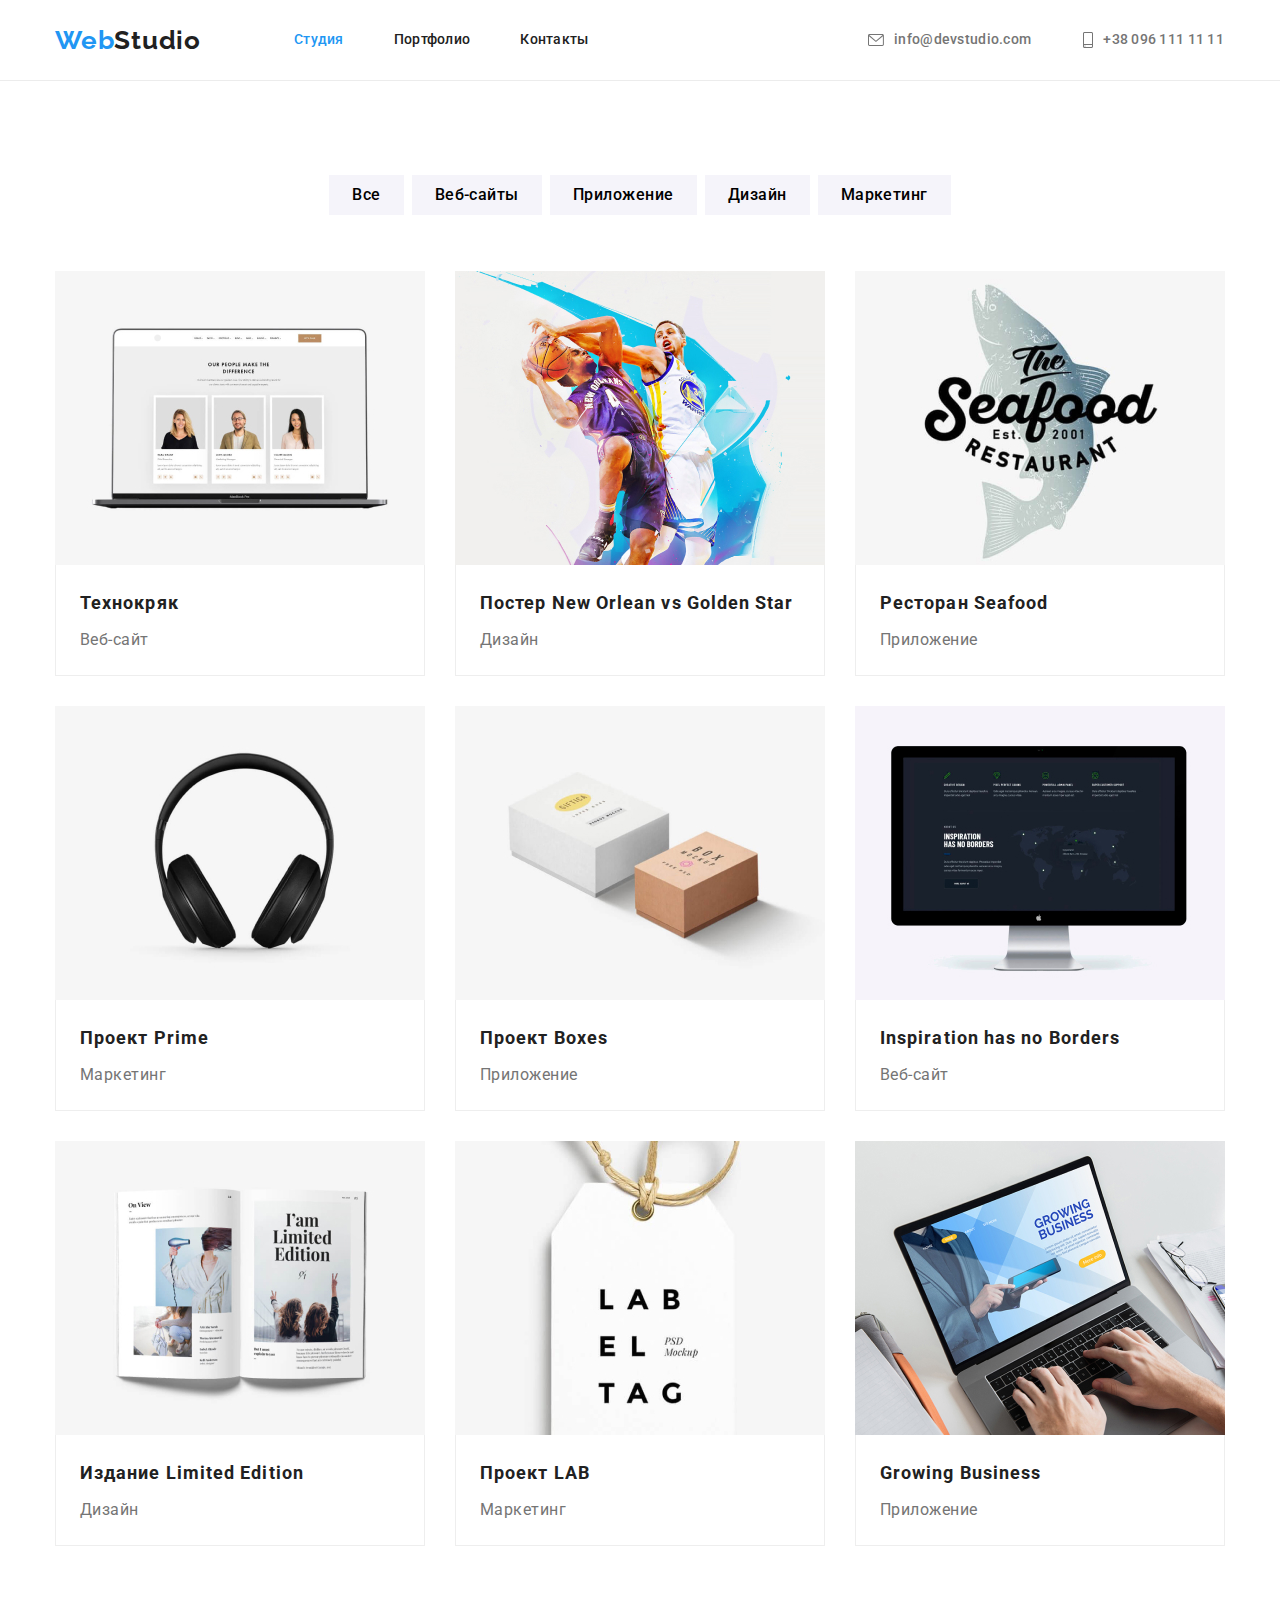
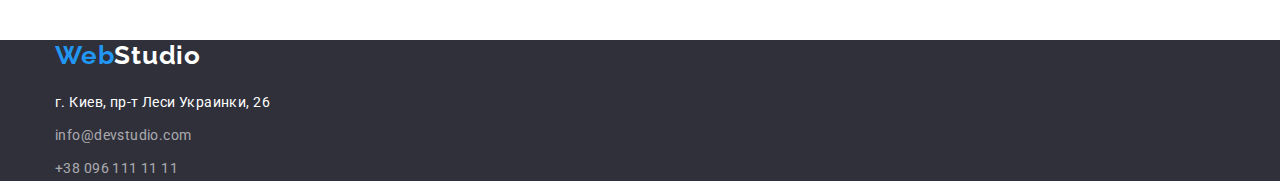
==== portfolio.html @ 2a450c3f "new" ====
<!DOCTYPE html>
<html lang="ru">

<head>
    <meta charset="UTF-8">
    <meta http-equiv="X-UA-Compatible" content="IE=edge">
    <meta name="viewport" content="width=device-width, initial-scale=1.0">
    <title>Document</title>
    <link rel="stylesheet"
        href="https://cdnjs.cloudflare.com/ajax/libs/modern-normalize/1.0.0/modern-normalize.min.css" />
    <link rel="preconnect" href="https://fonts.googleapis.com">
    <link rel="preconnect" href="https://fonts.gstatic.com" crossorigin>
    <link
        href="https://fonts.googleapis.com/css2?family=Raleway:wght@700&family=Roboto:wght@400;500;700;900&display=swap"
        rel="stylesheet">
    <link rel="stylesheet" href="./css/styles.css">
</head>

<body>
    <header class="header">
        <div class="container main-nav">
            <a href="./index.html" class="logo lg" lang="en">Web<span class="header-logo lg">Studio</span>
            </a>

            <nav class="nav">
                <ul class="header-list item">
                    <li class="item">
                        <a href="./index.html" class="header-link link current">Студия</a>
                    </li>
                    <li class="item">
                        <a href="portfolio.html" class="header-link link ">Портфолио</a>
                    </li>
                    <li class="item">
                        <a href="" class="header-link link ">Контакты</a>
                    </li>
                </ul>
            </nav>
            <ul class="navig">
                <li class="item">
                    <a href="mailto:info@devstudio.com" class="header-nav mail link">
                        <svg class="contact-icon" width="16" height="12">
                            <use href="./images/symbol-defs.svg#icon-envelope"></use>
                        </svg>info@devstudio.com
                    </a>
                </li>
                <li class="item">
                    <a href="tel:+380961111111" class="header-nav link">
                        <svg class="contact-icon smartphone" width="10" height="16">
                            <use href="./images/symbol-defs.svg#icon-smartphone"></use>
                        </svg> +38 096 111 11 11
                    </a>
                </li>
            </ul>
        </div>
    </header>
    <main class="main">
        <section class="section">
            <div class="container ">
                <ul class="portfolio">
                    <li class="portfolio-list"><button class="portfolio-button" type="button">Все</button></li>
                    <li class="portfolio-list"><button class="portfolio-button" type="button">Веб-сайты</button></li>
                    <li class="portfolio-list"><button class="portfolio-button" type="button">Приложение</button></li>
                    <li class="portfolio-list"><button class="portfolio-button" type="button">Дизайн</button></li>
                    <li class="portfolio-list"><button class="portfolio-button" type="button">Маркетинг</button></li>
                </ul>


                <ul class="main-list">

                    <li class="main-item">
                        <a class="main-link link" href="">
                            <img src="images/laptop.jpg" class="main-img" alt="Веб-сайт" width="370" height="294">
                            <div class="main-group">
                                <h2 class="main-title">Технокряк</h2>
                                <p class="main-text">Веб-сайт</p>
                            </div>
                        </a>
                    </li>
                    <li class="main-item">
                        <a class="main-link link" href="">
                            <img src="images/basketball.jpg" class="main-img" alt="Дизайн" width="370" height="294">
                            <div class="main-group">
                                <h2 class="main-title">Постер New Orlean vs Golden Star</h2>
                                <p class="main-text">Дизайн</p>
                            </div>
                        </a>
                    </li>
                    <li class="main-item">
                        <a class="main-link link" href="">
                            <img src="images/shark.jpg" class="main-img" alt="Приложение" width="370" height="294">
                            <div class="main-group">
                                <h2 class="main-title">Ресторан Seafood</h2>
                                <p class="main-text">Приложение</p>
                            </div>
                        </a>
                    </li>
                    <li class="main-item">
                        <a class="main-link link" href="">
                            <img src="images/headphone.jpg" class="main-img" alt="Маркетинг" width="370" height="294">
                            <div class="main-group">
                                <h2 class="main-title">Проект Prime</h2>
                                <p class="main-text">Маркетинг</p>
                            </div>
                        </a>
                    </li>
                    <li class="main-item">
                        <a class="main-link link" href="">
                            <img src="images/box.jpg" class="main-img" alt="Приложение" width="370" height="294">
                            <div class="main-group">
                                <h2 class="main-title">Проект Boxes</h2>
                                <p class="main-text">Приложение</p>
                            </div>
                        </a>
                    </li>
                    <li class="main-item">
                        <a class="main-link link" href="">
                            <img src="images/ekran.jpg" class="main-img" alt="Веб-сайт" width="370" height="294">
                            <div class="main-group">
                                <h2 class="main-title">Inspiration has no Borders</h2>
                                <p class="main-text">Веб-сайт</p>
                            </div>
                        </a>
                    </li>
                    <li class="main-item">
                        <a class="main-link link" href="">
                            <img src="images/book.jpg" class="main-img" alt="Дизайн" width="370" height="294">
                            <div class="main-group">
                                <h2 class="main-title">Издание Limited Edition</h2>
                                <p class="main-text">Дизайн</p>
                            </div>
                        </a>
                    </li>
                    <li class="main-item">
                        <a class="main-link link" href="">
                            <img src="images/label.jpg" class="main-img" alt="Маркетинг" width="370" height="294">
                            <div class="main-group">
                                <h2 class="main-title">Проект LAB</h2>
                                <p class="main-text">Маркетинг</p>
                            </div>
                        </a>
                    </li>
                    <li class="main-item">
                        <a class="main-link link" href="">
                            <img src="images/work.jpg" class="main-img" alt="Приложение" width="370" height="294">
                            <div class="main-group">
                                <h2 class="main-title">Growing Business</h2>
                                <p class="main-text">Приложение</p>
                            </div>
                        </a>
                    </li>
                </ul>
            </div>
        </section>
    </main>
    <footer class="fotter">
        <div class="container">
            <a href="./index.html" class="f-logo link" lang="en">Web<span class="fo-logo link">Studio</span>
            </a>
            <address class="fotter-adress">
                <p class="fotter-text">г. Киев, пр-т Леси Украинки, 26</p>
            </address>
            <ul class="fotter-nav">
                <li>
                    <a href="mailto:info@devstudio.com" class="fotter-nav link">info@devstudio.com</a>
                </li>
                <li>
                    <a href="tel:+380961111111" class="fotter-nav link">+38 096 111 11 11</a>
                </li>
            </ul>

        </div>
    </footer>
</body>

</html>
---- css/styles.css ----
:root {
    --accent-color: #2196f3;
    --normal-color: #ffffff;
    --primary-color: #212121;
    --minor-color: #757575;
    --secondary-color: #f5f4fa;
}

p,
h1,
h2,
h3,
h4,
h5,
h6 {
    margin: 0;
}

ul {
    margin: 0;
    padding-left: 0;
}


body {
    font-family: 'Roboto', sans-serif;
}

ul {
    list-style: none;
}

.link {

    text-decoration: none;
}

button {
    cursor: pointer;

}


/* Head */
img {
    display: block;
    max-width: 100%;
    height: auto;
}

.container {
    margin: 0 auto;
    max-width: 1200px;
    padding-left: 15px;
    padding-right: 15px;

}

.section {
    padding-top: 94px;
    padding-bottom: 94px;
}

.section-special {
    padding-bottom: 94px;
}

.header {
    border-bottom: 1px solid #ECECEC;
    background-color: var(--normal-color)
}

.main-nav {
    display: flex;
    align-items: center;
}


.nav {
    display: flex;
    margin-left: auto;
    margin-left: 93px;
}

.header-list {
    display: flex;
}

.header-list .item+.item {
    margin-left: 50px;

}

.navig {
    display: flex;
    margin-left: auto;
    align-items: center;


}

.item {
    display: flex;
    align-items: center;

}


.navig .item+.item {
    margin-left: 50px;
}

.contact-icon {
    fill: #757575;
    margin-right: 10px;
}

.header-nav {
    display: flex;
    padding-top: 32px;
    padding-bottom: 32px;
    font-weight: 500;
    font-size: 14px;
    line-height: 1.14;
    letter-spacing: 0.02em;
    color: var(--minor-color);
    justify-content: center;
    align-items: center;
    padding: 1px;
}

.header-nav:hover .contact-icon,
.header-nav:focus .contact-icon {
    fill: var(--accent-color);
}

.logo {
    text-decoration: none;
    font-family: 'Raleway';
    font-style: normal;
    font-weight: 700;
    font-size: 26px;
    line-height: 1.71;
    letter-spacing: 0.03em;
    color: var(--accent-color)
}


.header-logo {
    text-decoration: none;
    font-family: 'Raleway';
    font-style: normal;
    font-weight: 700;
    font-size: 26px;
    line-height: 1.71;
    letter-spacing: 0.03em;
    color: var(--primary-color)
}


.header-link {
    display: block;
    padding-top: 32px;
    padding-bottom: 32px;
    list-style: none;
    text-decoration: none;
    font-weight: 500;
    font-size: 14px;
    line-height: 1.14;
    letter-spacing: 0.02em;
    color: var(--primary-color)
}


.header-link:hover,
.header-link:focus {
    font-weight: 500;
    font-size: 14px;
    line-height: 1.14;
    letter-spacing: 0.02em;
    color: var(--accent-color)
}

.current {
    color: var(--accent-color)
}

.header-nav:hover,
.header-nav:focus {

    font-weight: 500;
    font-size: 14px;
    line-height: 1.14;
    letter-spacing: 0.02em;
    color: var(--accent-color)
}

/* hero */
.banner {
    display: block;
    justify-content: center;
    align-items: center;
    max-width: 1600px;
    height: 600px;
    background-color: #000000;
    background-image: linear-gradient(rgba(47, 48, 58, 0.4), rgba(47, 48, 58, 0.4)),
        url(../images/background.jpg);
    background-position: center;
    background-size: cover;
    margin: 0 auto;
}

.start {
    padding-top: 200px;
    padding-bottom: 200px;
    text-align: center;

}

.start-title {
    text-transform: uppercase;
    max-width: 696px;
    display: block;

    margin: 0 auto;
    margin-bottom: 30px;


    font-weight: 900;
    font-size: 44px;
    line-height: 1.36;
    color: var(--normal-color)
}

.start-button {
    padding: 10px 32px;


    font-weight: 700;
    font-size: 16px;
    line-height: 1.88;
    letter-spacing: 0.06em;
    color: #FFFFFF;
    background: #2196F3;
    box-shadow: 0px 4px 4px rgba(0, 0, 0, 0.15);
    border: 0px;
    border-radius: 4px;

}

.start-button:hover: .start-button:focus {
    background: rgba(33, 150, 243, 1);
    color: #FFFFFF;
}


/* button */

.information-item {
    max-width: 270px;
}

.information-list {

    display: flex;
    font-weight: 700;
    font-size: 14px;
    line-height: 1.14;
    letter-spacing: 0.03em;
    color: var(--primary-color)
}

.information-list .information-item+.information-item {
    margin-left: 30px;

}
.icon-bg{
display: flex;
justify-content: center;
align-items: center;

margin-bottom: 30px;

width: 270px;
height: 120px;
border-radius: 4px;

background-color: #F5F4FA;
}

.information-sub-title {
    text-transform: uppercase;
    margin-bottom: 10px;
}

.information-text {


    font-weight: 400;
    font-size: 14px;
    line-height: 1.71;
    letter-spacing: 0.03em;
    color: var(--minor-color)
}

.work-text {
    text-align: center;
    font-weight: 700;
    font-size: 36px;
    line-height: 1.16;
    letter-spacing: 0.03em;
    color: var(--primary-color)
}

.work-list {
    display: flex;
    margin-top: 50px;
}

.work-item {}

.work-list .work-item+.work-item {
    margin-left: 30px;
}

.team-item {
    background: #FFFFFF;


    box-shadow: 0px 1px 3px rgba(0, 0, 0, 0.12), 0px 1px 1px rgba(0, 0, 0, 0.14), 0px 2px 1px rgba(0, 0, 0, 0.2);
    border-radius: 0px 0px 4px 4px;
}

.team-list {
    border: 1px solid transparent;
    margin-top: 50px;
    display: flex;
}

.team-list .team-item+.team-item {
    margin-left: auto;
}

.team {
    background: var(--secondary-color);
}

.team-title {
    text-align: center;
    font-weight: 700;
    font-size: 36px;
    line-height: 1.16;
    letter-spacing: 0.03em;
    color: var(--primary-color)
}

.team-sub-title {
    text-align: center;
    font-weight: 500;
    font-size: 16px;
    line-height: 1.19;

    text-align: center;
    letter-spacing: 0.03em;
    color: #212121;
}

.text {

    display: block;
    padding-top: 30px;
    padding-bottom: 30px;
    text-align: center;
}

.team-text {
    margin-top: 10px;
    margin-bottom: 16px;
    font-weight: 400;
    font-size: 16px;
    line-height: 1.19;

    text-align: center;
    letter-spacing: 0.03em;
    color: var(--minor-color)
}

/* icons*/
.team-item-icon {
    display: flex;
    justify-content: space-evenly;
}

.team-link-icon {
    display: flex;
    justify-content: center;
    align-items: center;
    width: 44px;
    height: 44px;
    background-color:transparent;
    border-radius: 50%;
}

.team-icon {
    fill: #AFB1B8;
}

.team-link-icon:hover,
.team-link-icon:focus {
    background-color: var(--accent-color);
}

.team-link-icon:hover .team-icon,
.team-link-icon:focus .team-icon {
    fill: var(--normal-color);
}

/* icons */

.client-list {
    display: flex;
    gap: 30px;
    margin-top: 50px;

}

.client-item {
    width: 170px;
    height: 92px;
}

.client-link {
    display: flex;
    justify-content: center;
    align-items: center;
    width: 100%;
    height: 100%;

    border-radius: 4px;
    border: 1px solid #AFB1B8;
    fill: #AFB1B8;
}

.client-item:hover .client-link,
.client-link:focus {
    border-color: var(--accent-color);
    fill: var(--accent-color);
}


/*1 page */

.portfolio {

    align-items: center;
    display: flex;
    margin: 0 auto;

    font-weight: 500;
    font-size: 16px;
    line-height: 1.62;

    color: #212121;
    justify-content: center;


}

.portfolio .portfolio-list+.portfolio-list {
    margin-left: 8px;

}

.portfolio-button {

    font-weight: 500;
    font-size: 16px;
    line-height: 1.62;


    text-align: center;
    letter-spacing: 0.03em;
    padding: 6px 22px;



    cursor: pointer;
    background-color: #f5f4fa;
    border: 1px solid transparent;




}

.portfolio-button {}

.portfolio-button:hover,
.portfolio-button:focus {
    background-color: #2196F3;
    font-weight: 500;
    font-size: 16px;
    line-height: 1.62;

    color: #FFFFFF
}

/* кнопки */




.main-list {
    display: flex;
    flex-wrap: wrap;
    gap: 30px;
    margin-top: 56px;
}

.main-item {
    width: calc((100%-60px)/3);

}

.main-title {
    margin-bottom: 4px;
    font-weight: 700;
    font-size: 18px;
    line-height: 2;

    letter-spacing: 0.06em;
    color: var(--primary-color)
}


.main-text {
    font-weight: 400;
    font-size: 16px;
    line-height: 1.88;
    letter-spacing: 0.03em;
    color: var(--minor-color)
}

.main-group {
    padding: 20px 24px;
    border-bottom: 1px solid #EEEEEE;
    border-left: 1px solid #EEEEEE;
    border-right: 1px solid #EEEEEE;
}

/* подвал */
.fotter {

    background: #2F303A;
}

.container.fotter {
    padding-top: 60px;
    padding-bottom: 60px;
    display: flex;
}

.f-logo {
    display: block;
    font-family: 'Raleway';
    font-style: normal;
    font-weight: 700;
    font-size: 26px;
    line-height: 1.19;
    letter-spacing: 0.03em;
    color: var(--accent-color)
}

.fo-logo {
    font-family: 'Raleway';
    font-style: normal;
    font-weight: 700;
    font-size: 26px;
    line-height: 1.19;
    letter-spacing: 0.03em;
    color: var(--normal-color)
}

.fotter-adress {
    margin-top: 20px;
    font-style: normal;
}

.fotter-text {
    font-weight: 400;
    font-size: 14px;
    line-height: 1.71;
    letter-spacing: 0.03em;
    color: var(--normal-color)
}

.fotter-nav {
    margin-top: 9px;

    font-weight: 400;
    font-size: 14px;
    line-height: 1.71;
    letter-spacing: 0.03em;
    color: rgba(255, 255, 255, 0.6);
}

.fotter-nav li+li {
    margin-top: 9px;
}

.fotter-nav:focus {
    color: var(--accent-color)
}

.fotter-nav:hover {
    color: var(--accent-color)
}

.dopinfo {
    margin-left: 70px;
}

.dopinfo-text {
    
    

    font-style: normal;
    font-weight: 700;
    font-size: 14px;
    line-height: 1.14;
    letter-spacing: 0.03em;
    text-transform: uppercase;

    color: var(--normal-color);

    margin: 0% auto;
padding: 20px 0px 20px;


}

.dopinfo-item {
    display: flex;
    justify-items: center;
    gap: 10px;
}

.dopinfo-icon {
    fill: var(--normal-color);
}

.dopinfo-link {
    display: flex;
    justify-content: center;
    align-items: center;
    width: 44px;
    height: 44px;
    background-color: rgba(255, 255, 255, 0.1);
    ;
    border-radius: 50%;
}

.dopinfo-link:hover,
.dopinfo-link:focus {
    background-color: var(--accent-color);
}

.dopinfo-link:hover .dopinfo-icon,
.dopinfo-link:focus .dopinfo-icon {
    fill: var(--normal-color);
}
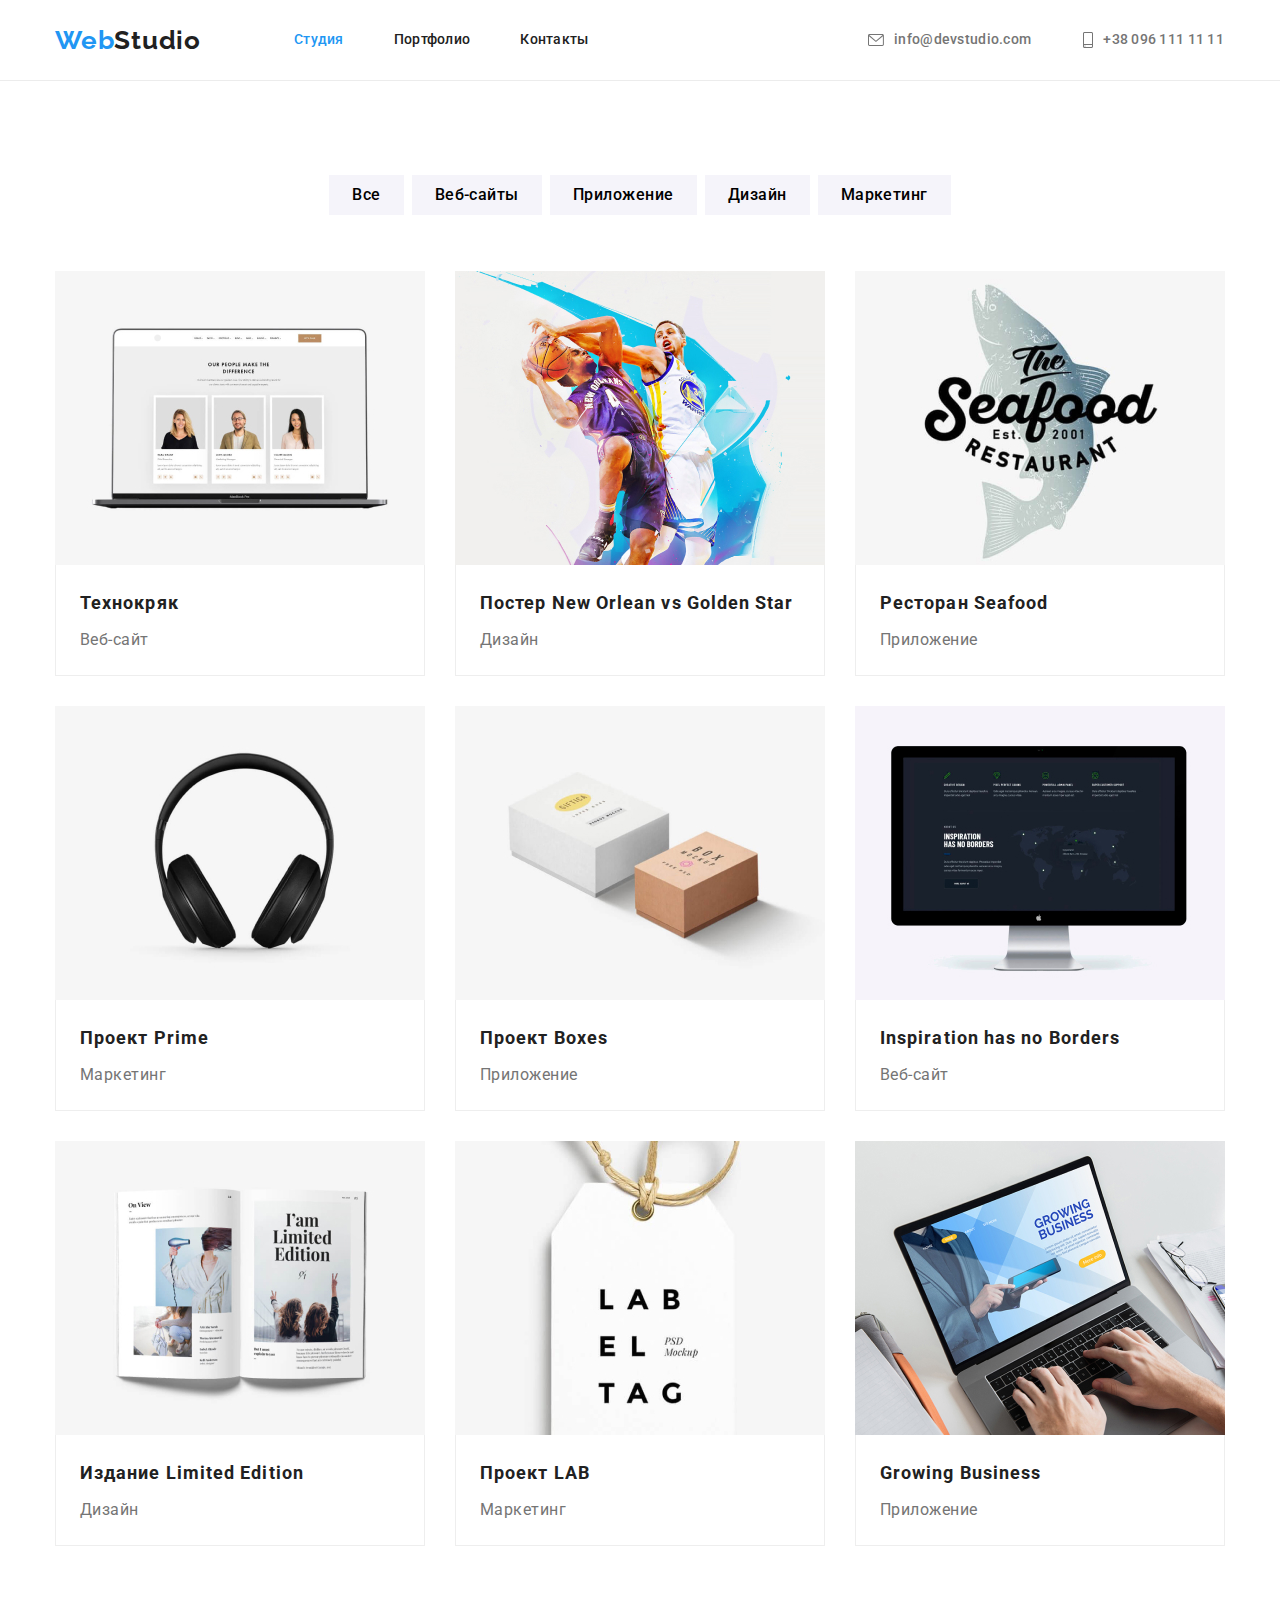
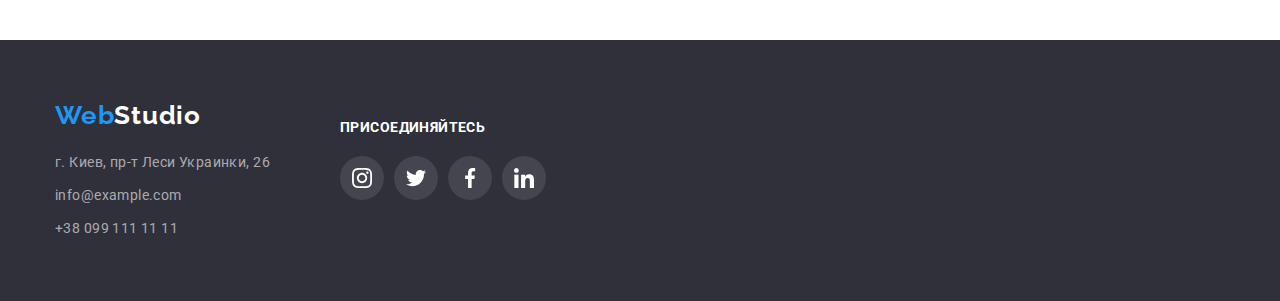
==== commit 1ca88c32: "new" ====
--- a/portfolio.html
+++ b/portfolio.html
@@ -153,21 +153,55 @@
         </section>
     </main>
     <footer class="fotter">
-        <div class="container">
-            <a href="./index.html" class="f-logo link" lang="en">Web<span class="fo-logo link">Studio</span>
-            </a>
-            <address class="fotter-adress">
-                <p class="fotter-text">г. Киев, пр-т Леси Украинки, 26</p>
-            </address>
-            <ul class="fotter-nav">
-                <li>
-                    <a href="mailto:info@devstudio.com" class="fotter-nav link">info@devstudio.com</a>
-                </li>
-                <li>
-                    <a href="tel:+380961111111" class="fotter-nav link">+38 096 111 11 11</a>
-                </li>
-            </ul>
-
+        <div class="container fotter">
+            <div>
+                <a href="./index.html" class="f-logo link" lang="en">Web<span class="fo-logo link">Studio</span>
+                </a>
+                <address class="fotter-adress">
+                    <ul class="fotter-nav">
+                        <li class="address-item"><a href="" class="fotter-nav link">г. Киев, пр-т Леси Украинки, 26</a>
+                        </li>
+                        <li class="address-item"><a href="mailto:info@example.com"
+                                class="fotter-nav link">info@example.com</a></li>
+                        <li class="address-item"><a href="tel:+380991111111" class="fotter-nav link">+38 099 111 11
+                                11</a>
+                        </li>
+                    </ul>
+                </address>
+            </div>
+            <div class="dopinfo">
+                <p class="dopinfo-text">Присоединяйтесь</p>
+                <ul class="dopinfo-item">
+                    <li class="dopinfo-list">
+                        <a href="" class="dopinfo-link">
+                            <svg class="dopinfo-icon" width="20" height="20">
+                                <use href="/images/symbol-defs.svg#icon-instagram"></use>
+                            </svg>
+                        </a>
+                    </li>
+                    <li class="dopinfo-list">
+                        <a href="" class="dopinfo-link">
+                            <svg class="dopinfo-icon" width="20" height="20">
+                                <use href="/images/symbol-defs.svg#icon-twitter"></use>
+                            </svg>
+                        </a>
+                    </li>
+                    <li class="dopinfo-list">
+                        <a href="" class="dopinfo-link">
+                            <svg class="dopinfo-icon" width="20" height="20">
+                                <use href="/images/symbol-defs.svg#icon-facebook"></use>
+                            </svg>
+                        </a>
+                    </li>
+                    <li class="dopinfo-list">
+                        <a href="" class="dopinfo-link">
+                            <svg class="dopinfo-icon" width="20" height="20">
+                                <use href="/images/symbol-defs.svg#icon-linkedin"></use>
+                            </svg>
+                        </a>
+                    </li>
+                </ul>
+            </div>
         </div>
     </footer>
 </body>
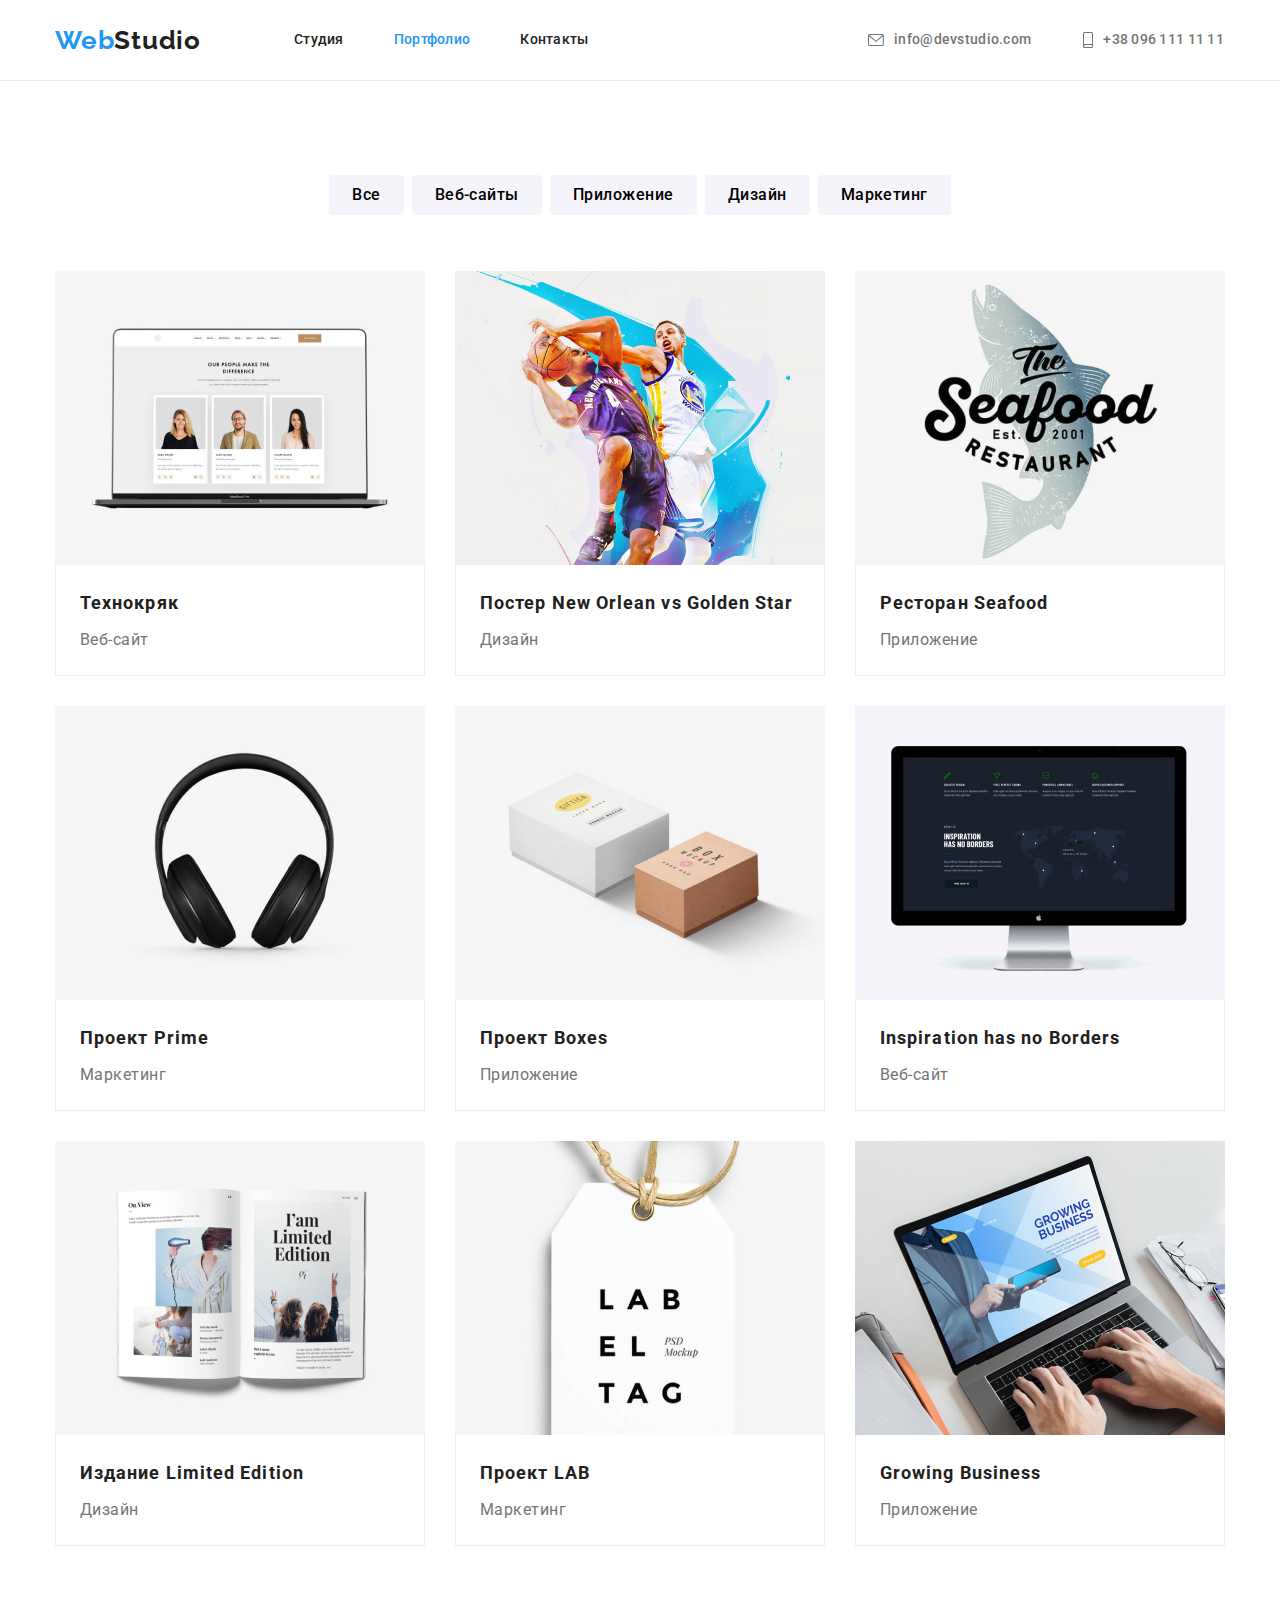
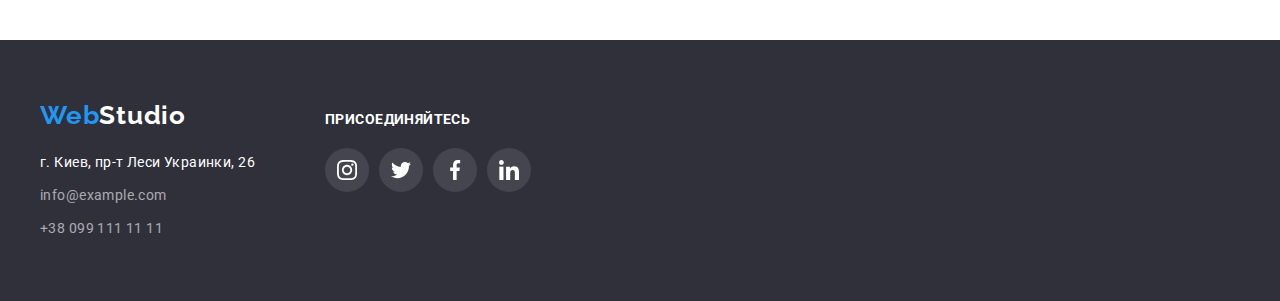
==== commit fc303da6: "new" ====
--- a/portfolio.html
+++ b/portfolio.html
@@ -25,10 +25,10 @@
             <nav class="nav">
                 <ul class="header-list item">
                     <li class="item">
-                        <a href="./index.html" class="header-link link current">Студия</a>
+                        <a href="./index.html" class="header-link link">Студия</a>
                     </li>
                     <li class="item">
-                        <a href="portfolio.html" class="header-link link ">Портфолио</a>
+                        <a href="portfolio.html" class="header-link link current">Портфолио</a>
                     </li>
                     <li class="item">
                         <a href="" class="header-link link ">Контакты</a>
@@ -159,7 +159,7 @@
                 </a>
                 <address class="fotter-adress">
                     <ul class="fotter-nav">
-                        <li class="address-item"><a href="" class="fotter-nav link">г. Киев, пр-т Леси Украинки, 26</a>
+                        <li class="address-item"><a href="" class="fotter-nav white link">г. Киев, пр-т Леси Украинки, 26</a>
                         </li>
                         <li class="address-item"><a href="mailto:info@example.com"
                                 class="fotter-nav link">info@example.com</a></li>
--- a/css/styles.css
+++ b/css/styles.css
@@ -196,24 +196,22 @@
 }
 
 /* hero */
-.banner {
+.start {
+    padding-top: 200px;
+    padding-bottom: 200px;
+    text-align: center;
+
     display: block;
     justify-content: center;
     align-items: center;
     max-width: 1600px;
-    height: 600px;
+    
     background-color: #000000;
     background-image: linear-gradient(rgba(47, 48, 58, 0.4), rgba(47, 48, 58, 0.4)),
         url(../images/background.jpg);
     background-position: center;
     background-size: cover;
     margin: 0 auto;
-}
-
-.start {
-    padding-top: 200px;
-    padding-bottom: 200px;
-    text-align: center;
 
 }
 
@@ -368,8 +366,8 @@
 .text {
 
     display: block;
-    padding-top: 30px;
-    padding-bottom: 30px;
+    padding-top: 32px;
+    padding-bottom: 32px;
     text-align: center;
 }
 
@@ -388,7 +386,8 @@
 /* icons*/
 .team-item-icon {
     display: flex;
-    justify-content: space-evenly;
+    justify-content: center;
+    gap: 22px;
 }
 
 .team-link-icon {
@@ -463,7 +462,7 @@
     color: #212121;
     justify-content: center;
 
-
+    
 }
 
 .portfolio .portfolio-list+.portfolio-list {
@@ -477,51 +476,49 @@
     font-size: 16px;
     line-height: 1.62;
 
-
     text-align: center;
     letter-spacing: 0.03em;
     padding: 6px 22px;
-
-
 
     cursor: pointer;
     background-color: #f5f4fa;
     border: 1px solid transparent;
-
-
-
-
-}
-
-.portfolio-button {}
+    border-radius: 4px;
+
+
+
+}
 
 .portfolio-button:hover,
 .portfolio-button:focus {
-    background-color: #2196F3;
+    background-color: var(--accent-color);
     font-weight: 500;
     font-size: 16px;
     line-height: 1.62;
 
-    color: #FFFFFF
+    color: #ffffff;
+
+    box-shadow: 0px 3px 1px rgba(0, 0, 0, 0.1), 0px 1px 2px rgba(0, 0, 0, 0.08), 0px 2px 2px rgba(0, 0, 0, 0.12);
+    
+
 }
 
 /* кнопки */
-
-
 
 
 .main-list {
     display: flex;
     flex-wrap: wrap;
     gap: 30px;
-    margin-top: 56px;
-}
-
-.main-item {
+    margin-top: 56px;   
+}
+
+.main-link {
     width: calc((100%-60px)/3);
-
-}
-
+}
+.main-item:hover, .main-item:focus {
+    box-shadow: 0px 1px 1px rgba(0, 0, 0, 0.12), 0px 4px 4px rgba(0, 0, 0, 0.06), 1px 4px 6px rgba(0, 0, 0, 0.16);}
+    
 .main-title {
     margin-bottom: 4px;
     font-weight: 700;
@@ -550,13 +547,14 @@
 
 /* подвал */
 .fotter {
-
-    background: #2F303A;
-}
-
-.container.fotter {
     padding-top: 60px;
     padding-bottom: 60px;
+    background: #2F303A;
+}
+
+.container.fotter {
+   padding: 0; 
+    align-items: baseline;
     display: flex;
 }
 
@@ -594,6 +592,9 @@
     color: var(--normal-color)
 }
 
+.fotter-nav .white{
+    color: var(--normal-color);
+}
 .fotter-nav {
     margin-top: 9px;
 
@@ -634,12 +635,11 @@
     color: var(--normal-color);
 
     margin: 0% auto;
-padding: 20px 0px 20px;
-
 
 }
 
 .dopinfo-item {
+    margin-top: 20px;
     display: flex;
     justify-items: center;
     gap: 10px;
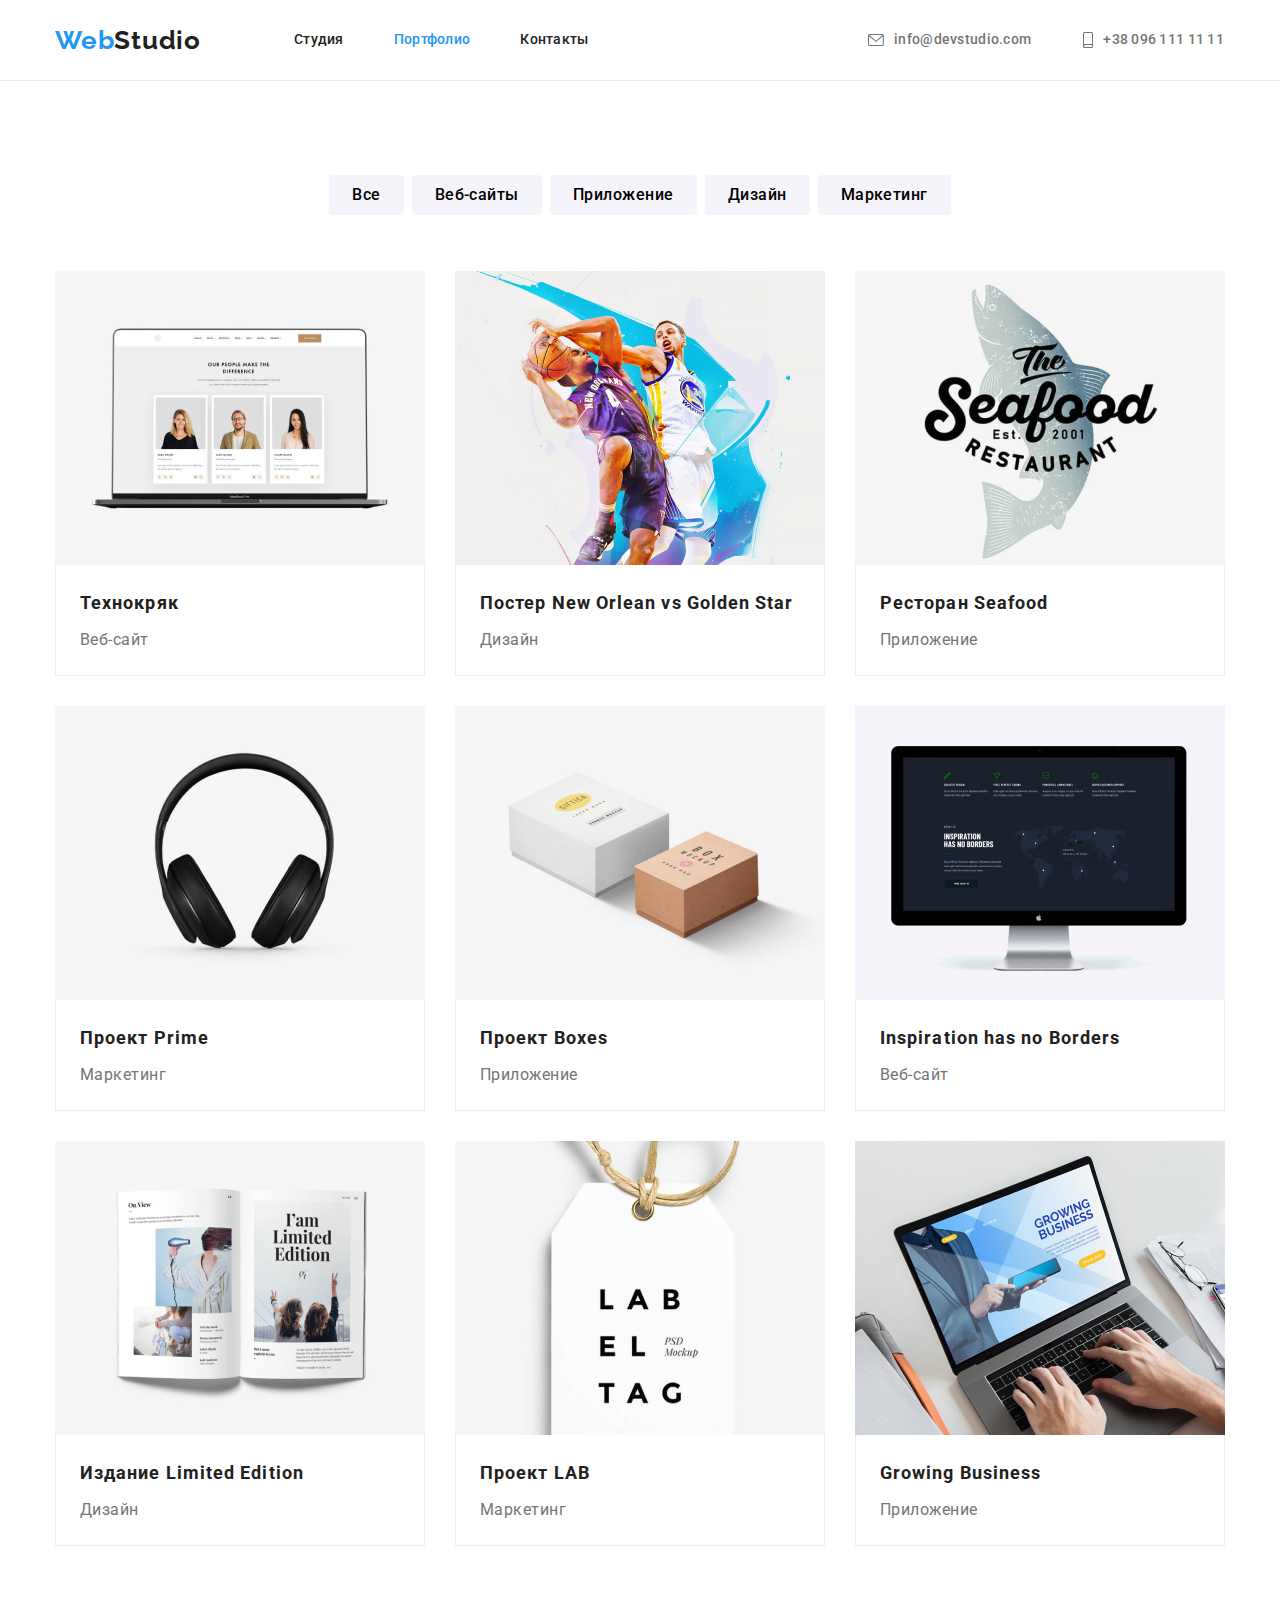
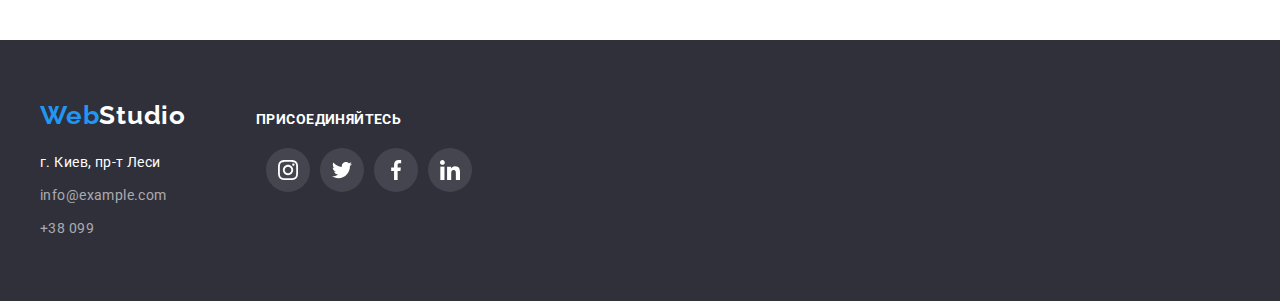
==== commit fb5a46b0: "new" ====
--- a/portfolio.html
+++ b/portfolio.html
@@ -155,19 +155,16 @@
     <footer class="fotter">
         <div class="container fotter">
             <div>
-                <a href="./index.html" class="f-logo link" lang="en">Web<span class="fo-logo link">Studio</span>
-                </a>
-                <address class="fotter-adress">
-                    <ul class="fotter-nav">
-                        <li class="address-item"><a href="" class="fotter-nav white link">г. Киев, пр-т Леси Украинки, 26</a>
-                        </li>
-                        <li class="address-item"><a href="mailto:info@example.com"
-                                class="fotter-nav link">info@example.com</a></li>
-                        <li class="address-item"><a href="tel:+380991111111" class="fotter-nav link">+38 099 111 11
-                                11</a>
-                        </li>
-                    </ul>
-                </address>
+                <a href="./index.html" class="f-logo link" lang="en">Web<span class="fo-logo link">Studio</sp </a>
+                        <address class="fotter-adress">
+                            <ul class="fotter-nav">
+                                <li class="address-item"><a href="" class="fotter-nav white link">г. Киев, пр-т Леси
+                                <li class="address-item"><a href="mailto:info@example.com"
+                                        class="fotter-nav link">info@example.com</a></li>
+                                <li class="address-item"><a href="tel:+380991111111" class="fotter-nav link">+38 099
+                                </li>
+                            </ul>
+                        </address>
             </div>
             <div class="dopinfo">
                 <p class="dopinfo-text">Присоединяйтесь</p>
@@ -175,28 +172,28 @@
                     <li class="dopinfo-list">
                         <a href="" class="dopinfo-link">
                             <svg class="dopinfo-icon" width="20" height="20">
-                                <use href="/images/symbol-defs.svg#icon-instagram"></use>
-                            </svg>
-                        </a>
-                    </li>
-                    <li class="dopinfo-list">
-                        <a href="" class="dopinfo-link">
-                            <svg class="dopinfo-icon" width="20" height="20">
-                                <use href="/images/symbol-defs.svg#icon-twitter"></use>
-                            </svg>
-                        </a>
-                    </li>
-                    <li class="dopinfo-list">
-                        <a href="" class="dopinfo-link">
-                            <svg class="dopinfo-icon" width="20" height="20">
-                                <use href="/images/symbol-defs.svg#icon-facebook"></use>
-                            </svg>
-                        </a>
-                    </li>
-                    <li class="dopinfo-list">
-                        <a href="" class="dopinfo-link">
-                            <svg class="dopinfo-icon" width="20" height="20">
-                                <use href="/images/symbol-defs.svg#icon-linkedin"></use>
+                                <use href="./images/symbol-defs.svg#icon-instagram"></use>
+                            </svg>
+                        </a>
+                    </li>
+                    <li class="dopinfo-list">
+                        <a href="" class="dopinfo-link">
+                            <svg class="dopinfo-icon" width="20" height="20">
+                                <use href="./images/symbol-defs.svg#icon-twitter"></use>
+                            </svg>
+                        </a>
+                    </li>
+                    <li class="dopinfo-list">
+                        <a href="" class="dopinfo-link">
+                            <svg class="dopinfo-icon" width="20" height="20">
+                                <use href="./images/symbol-defs.svg#icon-facebook"></use>
+                            </svg>
+                        </a>
+                    </li>
+                    <li class="dopinfo-list">
+                        <a href="" class="dopinfo-link">
+                            <svg class="dopinfo-icon" width="20" height="20">
+                                <use href="./images/symbol-defs.svg#icon-linkedin"></use>
                             </svg>
                         </a>
                     </li>
--- a/css/styles.css
+++ b/css/styles.css
@@ -124,7 +124,6 @@
     line-height: 1.14;
     letter-spacing: 0.02em;
     color: var(--minor-color);
-    justify-content: center;
     align-items: center;
     padding: 1px;
 }
@@ -205,7 +204,7 @@
     justify-content: center;
     align-items: center;
     max-width: 1600px;
-    
+
     background-color: #000000;
     background-image: linear-gradient(rgba(47, 48, 58, 0.4), rgba(47, 48, 58, 0.4)),
         url(../images/background.jpg);
@@ -272,18 +271,19 @@
     margin-left: 30px;
 
 }
-.icon-bg{
-display: flex;
-justify-content: center;
-align-items: center;
-
-margin-bottom: 30px;
-
-width: 270px;
-height: 120px;
-border-radius: 4px;
-
-background-color: #F5F4FA;
+
+.icon-bg {
+    display: flex;
+    justify-content: center;
+    align-items: center;
+
+    margin-bottom: 30px;
+
+    width: 270px;
+    height: 120px;
+    border-radius: 4px;
+
+    background-color: #F5F4FA;
 }
 
 .information-sub-title {
@@ -387,7 +387,7 @@
 .team-item-icon {
     display: flex;
     justify-content: center;
-    gap: 22px;
+    gap: 10px;
 }
 
 .team-link-icon {
@@ -396,7 +396,7 @@
     align-items: center;
     width: 44px;
     height: 44px;
-    background-color:transparent;
+    background-color: transparent;
     border-radius: 50%;
 }
 
@@ -462,7 +462,7 @@
     color: #212121;
     justify-content: center;
 
-    
+
 }
 
 .portfolio .portfolio-list+.portfolio-list {
@@ -492,15 +492,8 @@
 .portfolio-button:hover,
 .portfolio-button:focus {
     background-color: var(--accent-color);
-    font-weight: 500;
-    font-size: 16px;
-    line-height: 1.62;
-
     color: #ffffff;
-
     box-shadow: 0px 3px 1px rgba(0, 0, 0, 0.1), 0px 1px 2px rgba(0, 0, 0, 0.08), 0px 2px 2px rgba(0, 0, 0, 0.12);
-    
-
 }
 
 /* кнопки */
@@ -510,15 +503,18 @@
     display: flex;
     flex-wrap: wrap;
     gap: 30px;
-    margin-top: 56px;   
+    margin-top: 56px;
 }
 
 .main-link {
     width: calc((100%-60px)/3);
 }
-.main-item:hover, .main-item:focus {
-    box-shadow: 0px 1px 1px rgba(0, 0, 0, 0.12), 0px 4px 4px rgba(0, 0, 0, 0.06), 1px 4px 6px rgba(0, 0, 0, 0.16);}
-    
+
+.main-link:hover,
+.main-link:focus {
+    box-shadow: 0px 1px 1px rgba(0, 0, 0, 0.12), 0px 4px 4px rgba(0, 0, 0, 0.06), 1px 4px 6px rgba(0, 0, 0, 0.16);
+}
+
 .main-title {
     margin-bottom: 4px;
     font-weight: 700;
@@ -553,7 +549,7 @@
 }
 
 .container.fotter {
-   padding: 0; 
+    padding: 0;
     align-items: baseline;
     display: flex;
 }
@@ -592,9 +588,10 @@
     color: var(--normal-color)
 }
 
-.fotter-nav .white{
+.fotter-nav .white {
     color: var(--normal-color);
 }
+
 .fotter-nav {
     margin-top: 9px;
 
@@ -622,8 +619,8 @@
 }
 
 .dopinfo-text {
-    
-    
+
+
 
     font-style: normal;
     font-weight: 700;
